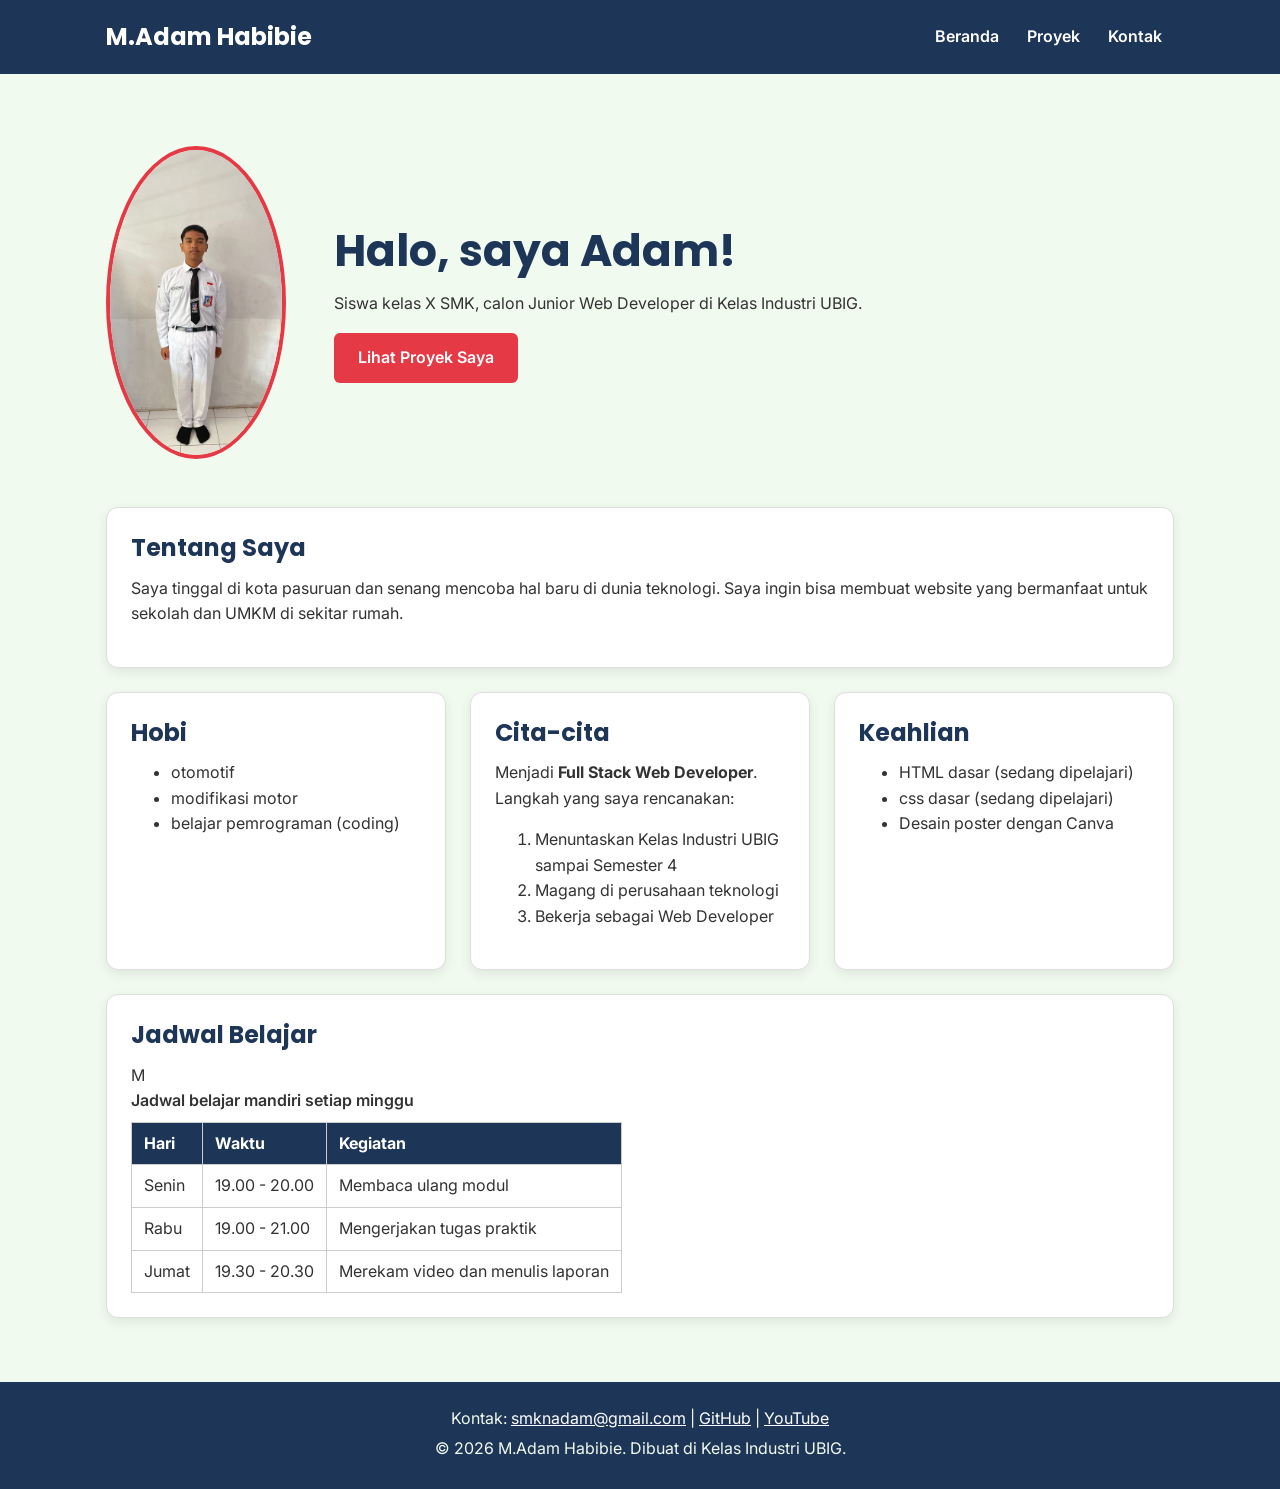
==== index.html @ 128122f1 "feat: portofolio v1" ====
<!DOCTYPE html>
<html lang="id">
<head>
  <meta charset="UTF-8">
  <meta name="viewport" content="width=device-width, initial-scale=1.0">
  <title>M.Adam Habibie | Beranda</title>
  <link rel="preconnect" href="https://fonts.googleapis.com">
  <link rel="preconnect" href="https://fonts.gstatic.com" crossorigin>
  <link href="https://fonts.googleapis.com/css2?family=Inter:wght@400;600&family=Poppins:wght@600;700&display=swap" rel="stylesheet">
  <link rel="stylesheet" href="css/style.css">
</head>
<body>
  <header>
    <div class="container navbar">
      <h1>M.Adam Habibie</h1>
      <nav class="menu-laptop">
        <ul>
          <li><a href="index.html">Beranda</a></li>
          <li><a href="proyek.html">Proyek</a></li>
          <li><a href="kontak.html">Kontak</a></li>
        </ul>
      </nav>
      <!-- Tantangan: menu ponsel yang bisa dibuka-tutup -->
      <details class="menu-ponsel">
        <summary>Menu</summary>
        <nav>
          <ul>
            <li><a href="index.html">Beranda</a></li>
            <li><a href="proyek.html">Proyek</a></li>
            <li><a href="kontak.html">Kontak</a></li>
          </ul>
        </nav>
      </details>
    </div>
  </header>

  <main>
    <div class="container">
      <section class="hero">
        <img src="img/adam profil.jpeg" alt="Foto profil M.Adam Habibie" width="180">
        <div>
          <h2>Halo, saya Adam!</h2>
          <p>Siswa kelas X SMK, calon Junior Web Developer di Kelas Industri UBIG.</p>
          <a href="proyek.html" class="tombol">Lihat Proyek Saya</a>
        </div>
      </section>

      <section class="kartu">
        <h2>Tentang Saya</h2>
        <p>Saya tinggal di kota pasuruan dan senang mencoba hal baru di dunia teknologi. Saya ingin bisa membuat website yang bermanfaat untuk sekolah dan UMKM di sekitar rumah.</p>
      </section>

      <div class="daftar-kartu">
        <section class="kartu">
          <h2>Hobi</h2>
          <ul>
            <li>otomotif</li>
            <li>modifikasi motor</li>
            <li>belajar pemrograman (coding)</li>
          </ul>
        </section>

        <section class="kartu">
          <h2>Cita-cita</h2>
          <p>Menjadi <strong>Full Stack Web Developer</strong>. Langkah yang saya rencanakan:</p>
          <ol>
            <li>Menuntaskan Kelas Industri UBIG sampai Semester 4</li>
            <li>Magang di perusahaan teknologi</li>
            <li>Bekerja sebagai Web Developer</li>
          </ol>
        </section>

        <section class="kartu">
          <h2>Keahlian</h2>
          <ul>
            <li>HTML dasar (sedang dipelajari)</li>
            <li>css dasar (sedang dipelajari)</li>
            <li>Desain poster dengan Canva</li>
          </ul>
        </section>
      </div>

      <section class="kartu">
        <h2>Jadwal Belajar</h2>
        <table>
          <caption>Jadwal belajar mandiri setiap minggu</caption>
          <thead>M
            <tr>
              <th>Hari</th>
              <th>Waktu</th>
              <th>Kegiatan</th>
            </tr>
          </thead>
          <tbody>
            <tr>
              <td>Senin</td>
              <td>19.00 - 20.00</td>
              <td>Membaca ulang modul</td>
            </tr>
            <tr>
              <td>Rabu</td>
              <td>19.00 - 21.00</td>
              <td>Mengerjakan tugas praktik</td>
            </tr>
            <tr>
              <td>Jumat</td>
              <td>19.30 - 20.30</td>
              <td>Merekam video dan menulis laporan</td>
            </tr>
          </tbody>
        </table>
      </section>
    </div>
  </main>

  <footer>
    <p>Kontak: <a href="mailto:smknadam@gmail.com">smknadam@gmail.com</a> |
      <a href="https://github.com/smknadam-dotcom" target="_blank">GitHub</a> |
      <a href="https://www.youtube.com/" target="_blank">YouTube</a></p>
    <p>&copy; 2026 M.Adam Habibie. Dibuat di Kelas Industri UBIG.</p>
  </footer>
</body>
</html>
---- css/style.css ----
/* Gaya portofolio Andi Pratama
   Palet: #1D3557 (utama), #E63946 (aksen), #F1FAEE (latar)
   Huruf: Poppins (judul), Inter (isi)
   Tata letak: mobile first, titik ubah 768px (tablet) dan 1024px (laptop) */

/* 1. Reset */
* {
  box-sizing: border-box;
  margin: 0;
}

img {
  max-width: 100%;
  height: auto;
}

/* 2. Dasar halaman: warna dan huruf */
body {
  font-family: "Inter", Arial, sans-serif;
  font-size: 1rem;
  line-height: 1.6;
  color: #333333;
  background-color: #F1FAEE;
}

h1, h2, h3 {
  font-family: "Poppins", Arial, sans-serif;
  color: #1D3557;
  line-height: 1.3;
}

h2 {
  margin-bottom: 0.75rem;
}

p, ul, ol {
  margin-bottom: 1rem;
}

a {
  color: #E63946;
}

/* 3. Wadah, header, dan menu */
.container {
  max-width: 1100px;
  margin: 0 auto;
  padding: 0 1rem;
}

header {
  background-color: #1D3557;
  color: #FFFFFF;
  padding: 1rem 0;
}

header h1 {
  color: #FFFFFF;
  font-size: 1.5rem;
}

.navbar {
  display: flex;
  flex-wrap: wrap;
  justify-content: space-between;
  align-items: center;
  gap: 0.5rem;
}

nav ul {
  display: flex;
  gap: 0.25rem;
  padding: 0;
  margin: 0;
  list-style: none;
}

nav a {
  display: inline-block;
  padding: 0.5rem 0.75rem;
  border-radius: 6px;
  color: #FFFFFF;
  font-weight: 600;
  text-decoration: none;
}

/* Tantangan: menu ponsel buka-tutup dengan details */
.menu-laptop {
  display: none;
}

.menu-ponsel summary {
  padding: 0.5rem 0.75rem;
  border: 1px solid #FFFFFF;
  border-radius: 6px;
  font-weight: 600;
  cursor: pointer;
}

.menu-ponsel ul {
  flex-direction: column;
  margin-top: 0.5rem;
}

/* 4. Isi utama, hero, dan kartu */
main {
  padding: 1.5rem 0;
}

.hero {
  display: flex;
  flex-direction: column;
  align-items: center;
  gap: 1.5rem;
  padding: 1rem 0 2rem;
  text-align: center;
}

.hero img {
  border: 4px solid #E63946;
  border-radius: 50%;
}

.hero h2 {
  font-size: 2rem;
}

.tombol {
  display: inline-block;
  padding: 0.75rem 1.5rem;
  border-radius: 6px;
  background-color: #E63946;
  color: #FFFFFF;
  font-weight: 600;
  text-decoration: none;
}

.kartu {
  background-color: #FFFFFF;
  padding: 1rem;
  margin-bottom: 1.5rem;
  border: 1px solid #DDDDDD;
  border-radius: 12px;
  box-shadow: 0 4px 12px rgba(0, 0, 0, 0.08);
}

.daftar-kartu {
  display: flex;
  flex-wrap: wrap;
  gap: 1.5rem;
  margin-bottom: 1.5rem;
}

.daftar-kartu .kartu {
  flex: 1 1 280px;
  margin-bottom: 0;
}

article img {
  border-radius: 8px;
  border: 1px solid #DDDDDD;
}

/* 5. Tabel */
table {
  border-collapse: collapse;
}

caption {
  font-weight: 600;
  text-align: left;
  margin-bottom: 0.5rem;
}

th, td {
  border: 1px solid #CCCCCC;
  padding: 0.5rem 0.75rem;
  text-align: left;
}

th {
  background-color: #1D3557;
  color: #FFFFFF;
}

/* 6. Form */
label {
  font-weight: 600;
}

input, select, textarea {
  width: 100%;
  max-width: 22rem;
  padding: 0.6rem;
  margin-top: 0.25rem;
  border: 1px solid #CCCCCC;
  border-radius: 6px;
  font-family: inherit;
  font-size: 1rem;
}

button {
  padding: 0.75rem 1.5rem;
  border: none;
  border-radius: 6px;
  background-color: #E63946;
  color: #FFFFFF;
  font-family: inherit;
  font-size: 1rem;
  font-weight: 600;
  cursor: pointer;
}

/* 7. Footer */
footer {
  background-color: #1D3557;
  color: #F1FAEE;
  text-align: center;
  padding: 1.5rem;
}

footer p {
  margin-bottom: 0.25rem;
}

footer a {
  color: #FFFFFF;
}

/* 8. Tablet: lebar layar 768px ke atas */
@media (min-width: 768px) {
  .menu-laptop {
    display: block;
  }

  .menu-ponsel {
    display: none;
  }

  .hero {
    flex-direction: row;
    padding: 2rem 0 3rem;
    text-align: left;
  }

  .kartu {
    padding: 1.5rem;
  }
}

/* 9. Laptop: lebar layar 1024px ke atas */
@media (min-width: 1024px) {
  main {
    padding: 2.5rem 0;
  }

  .hero {
    gap: 3rem;
  }

  .hero h2 {
    font-size: 2.75rem;
  }
}
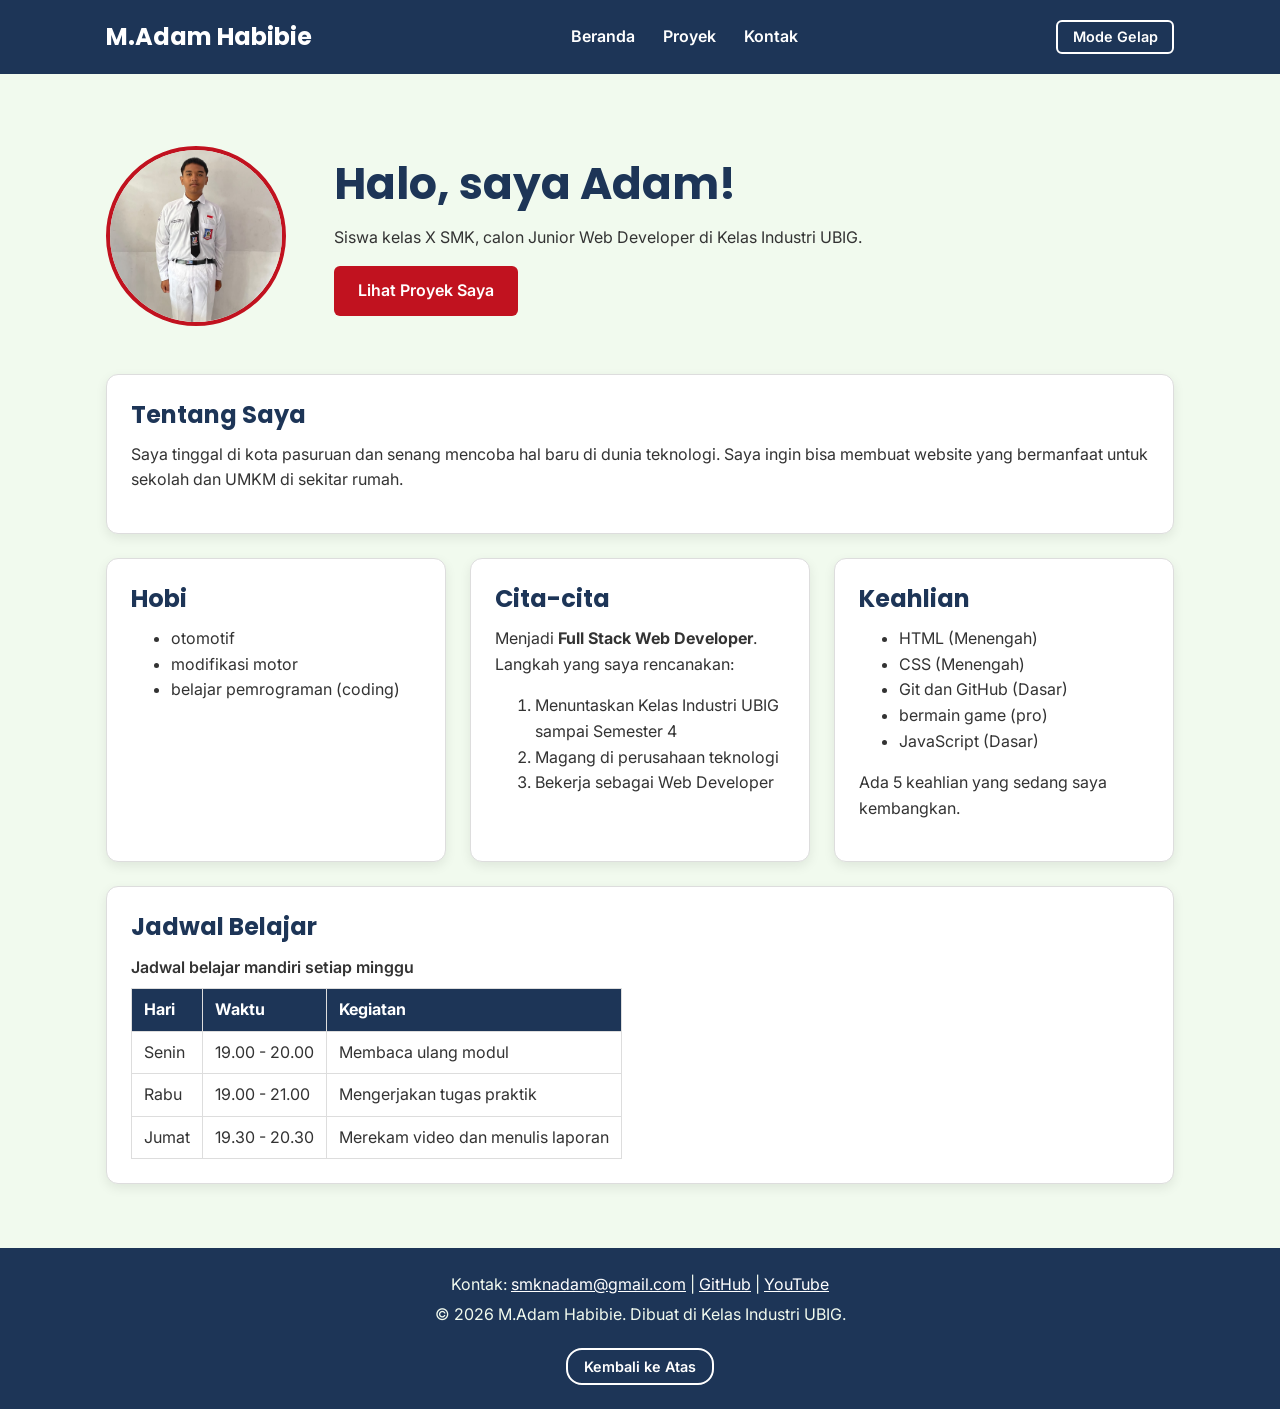
==== commit 8385f125: "feat: portofolio v2 dengan javascript, json, dan mode gelap" ====
--- a/index.html
+++ b/index.html
@@ -3,7 +3,9 @@
 <head>
   <meta charset="UTF-8">
   <meta name="viewport" content="width=device-width, initial-scale=1.0">
+  <meta name="description" content="Portofolio M.Adam Habibie, siswa SMK calon Junior Web Developer di Kelas Industri UBIG.">
   <title>M.Adam Habibie | Beranda</title>
+  <link rel="icon" href="img/foto-profil.png">
   <link rel="preconnect" href="https://fonts.googleapis.com">
   <link rel="preconnect" href="https://fonts.gstatic.com" crossorigin>
   <link href="https://fonts.googleapis.com/css2?family=Inter:wght@400;600&family=Poppins:wght@600;700&display=swap" rel="stylesheet">
@@ -20,6 +22,7 @@
           <li><a href="kontak.html">Kontak</a></li>
         </ul>
       </nav>
+      <button type="button" id="tombol-tema" class="tombol-tema">Mode Gelap</button>
       <!-- Tantangan: menu ponsel yang bisa dibuka-tutup -->
       <details class="menu-ponsel">
         <summary>Menu</summary>
@@ -37,7 +40,7 @@
   <main>
     <div class="container">
       <section class="hero">
-        <img src="img/adam profil.jpeg" alt="Foto profil M.Adam Habibie" width="180">
+        <img src="img/adam profil.jpeg" alt="Foto profil M.Adam Habibie" width="180" height="180">
         <div>
           <h2>Halo, saya Adam!</h2>
           <p>Siswa kelas X SMK, calon Junior Web Developer di Kelas Industri UBIG.</p>
@@ -72,11 +75,8 @@
 
         <section class="kartu">
           <h2>Keahlian</h2>
-          <ul>
-            <li>HTML dasar (sedang dipelajari)</li>
-            <li>css dasar (sedang dipelajari)</li>
-            <li>Desain poster dengan Canva</li>
-          </ul>
+          <ul id="daftar-skill"></ul>
+          <p id="jumlah-skill">Memuat...</p>
         </section>
       </div>
 
@@ -84,7 +84,7 @@
         <h2>Jadwal Belajar</h2>
         <table>
           <caption>Jadwal belajar mandiri setiap minggu</caption>
-          <thead>M
+          <thead>
             <tr>
               <th>Hari</th>
               <th>Waktu</th>
@@ -118,6 +118,9 @@
       <a href="https://github.com/smknadam-dotcom" target="_blank">GitHub</a> |
       <a href="https://www.youtube.com/" target="_blank">YouTube</a></p>
     <p>&copy; 2026 M.Adam Habibie. Dibuat di Kelas Industri UBIG.</p>
+    <button type="button" id="tombol-atas" class="tombol-atas">Kembali ke Atas</button>
   </footer>
+
+  <script src="js/main.js"></script>
 </body>
-</html>
+</html>
--- a/css/style.css
+++ b/css/style.css
@@ -1,7 +1,20 @@
-/* Gaya portofolio Andi Pratama
-   Palet: #1D3557 (utama), #E63946 (aksen), #F1FAEE (latar)
+/* Gaya portofolio M.ADAM HABIBIE
+   Palet: #1D3557 (utama), #C1121F (aksen), #F1FAEE (latar)
    Huruf: Poppins (judul), Inter (isi)
    Tata letak: mobile first, titik ubah 768px (tablet) dan 1024px (laptop) */
+
+/* 0. Variabel warna */
+:root {
+  --warna-utama: #1D3557;
+  --warna-judul: #1D3557;
+  --warna-aksen: #C1121F;
+  --warna-tautan: #C1121F;
+  --warna-latar: #F1FAEE;
+  --warna-teks: #333333;
+  --warna-kartu: #FFFFFF;
+  --warna-garis: #DDDDDD;
+  --warna-input: #FFFFFF;
+}
 
 /* 1. Reset */
 * {
@@ -19,13 +32,13 @@
   font-family: "Inter", Arial, sans-serif;
   font-size: 1rem;
   line-height: 1.6;
-  color: #333333;
-  background-color: #F1FAEE;
+  color: var(--warna-teks);
+  background-color: var(--warna-latar);
 }
 
 h1, h2, h3 {
   font-family: "Poppins", Arial, sans-serif;
-  color: #1D3557;
+  color: var(--warna-judul);
   line-height: 1.3;
 }
 
@@ -38,7 +51,7 @@
 }
 
 a {
-  color: #E63946;
+  color: var(--warna-tautan);
 }
 
 /* 3. Wadah, header, dan menu */
@@ -49,7 +62,7 @@
 }
 
 header {
-  background-color: #1D3557;
+  background-color: var(--warna-utama);
   color: #FFFFFF;
   padding: 1rem 0;
 }
@@ -117,7 +130,10 @@
 }
 
 .hero img {
-  border: 4px solid #E63946;
+  width: 180px;
+  height: 180px;
+  object-fit: cover;
+  border: 4px solid var(--warna-aksen);
   border-radius: 50%;
 }
 
@@ -129,17 +145,17 @@
   display: inline-block;
   padding: 0.75rem 1.5rem;
   border-radius: 6px;
-  background-color: #E63946;
+  background-color: var(--warna-aksen);
   color: #FFFFFF;
   font-weight: 600;
   text-decoration: none;
 }
 
 .kartu {
-  background-color: #FFFFFF;
+  background-color: var(--warna-kartu);
   padding: 1rem;
   margin-bottom: 1.5rem;
-  border: 1px solid #DDDDDD;
+  border: 1px solid var(--warna-garis);
   border-radius: 12px;
   box-shadow: 0 4px 12px rgba(0, 0, 0, 0.08);
 }
@@ -158,7 +174,7 @@
 
 article img {
   border-radius: 8px;
-  border: 1px solid #DDDDDD;
+  border: 1px solid var(--warna-garis);
 }
 
 /* 5. Tabel */
@@ -173,13 +189,13 @@
 }
 
 th, td {
-  border: 1px solid #CCCCCC;
+  border: 1px solid var(--warna-garis);
   padding: 0.5rem 0.75rem;
   text-align: left;
 }
 
 th {
-  background-color: #1D3557;
+  background-color: var(--warna-utama);
   color: #FFFFFF;
 }
 
@@ -193,8 +209,10 @@
   max-width: 22rem;
   padding: 0.6rem;
   margin-top: 0.25rem;
-  border: 1px solid #CCCCCC;
-  border-radius: 6px;
+  border: 1px solid var(--warna-garis);
+  border-radius: 6px;
+  background-color: var(--warna-input);
+  color: var(--warna-teks);
   font-family: inherit;
   font-size: 1rem;
 }
@@ -203,7 +221,7 @@
   padding: 0.75rem 1.5rem;
   border: none;
   border-radius: 6px;
-  background-color: #E63946;
+  background-color: var(--warna-aksen);
   color: #FFFFFF;
   font-family: inherit;
   font-size: 1rem;
@@ -213,7 +231,7 @@
 
 /* 7. Footer */
 footer {
-  background-color: #1D3557;
+  background-color: var(--warna-utama);
   color: #F1FAEE;
   text-align: center;
   padding: 1.5rem;
@@ -262,3 +280,73 @@
     font-size: 2.75rem;
   }
 }
+
+/* 10. Mode gelap */
+:root[data-tema="gelap"] {
+  --warna-utama: #0F172A;
+  --warna-judul: #93C5FD;
+  --warna-aksen: #C1121F;
+  --warna-tautan: #FCA5A5;
+  --warna-latar: #0B1220;
+  --warna-teks: #E2E8F0;
+  --warna-kartu: #1E293B;
+  --warna-garis: #334155;
+  --warna-input: #0F172A;
+}
+
+/* 11. Tombol mode gelap */
+.tombol-tema {
+  padding: 0.4rem 0.9rem;
+  border: 2px solid #FFFFFF;
+  background-color: transparent;
+  color: #FFFFFF;
+  font-size: 0.9rem;
+}
+
+.tombol-tema:hover {
+  background-color: rgba(255, 255, 255, 0.15);
+}
+
+/* 11b. Filter dan kartu proyek */
+.filter-proyek {
+  display: flex;
+  flex-wrap: wrap;
+  gap: 0.5rem;
+  margin-bottom: 1rem;
+}
+
+.filter-proyek button {
+  padding: 0.5rem 1rem;
+  font-size: 0.9rem;
+}
+
+.label {
+  display: inline-block;
+  padding: 0.15rem 0.7rem;
+  margin-bottom: 0.5rem;
+  border-radius: 999px;
+  background-color: var(--warna-utama);
+  color: #FFFFFF;
+  font-size: 0.8rem;
+  font-weight: 600;
+}
+
+#daftar-proyek {
+  min-height: 30rem;
+}
+
+/* 12. tombol atas */
+.tombol-atas {
+  background-color: transparent;
+  border: 2px solid #FFFFFF;
+  color: #FFFFFF;
+  margin-top: 16px;
+  padding: 8px 16px;
+  border-radius: 16px;
+  cursor: pointer;
+  font-size: 0.9rem;
+}
+
+.tombol-atas:hover {
+  background-color: rgba(255, 255, 255, 0.15);
+}
